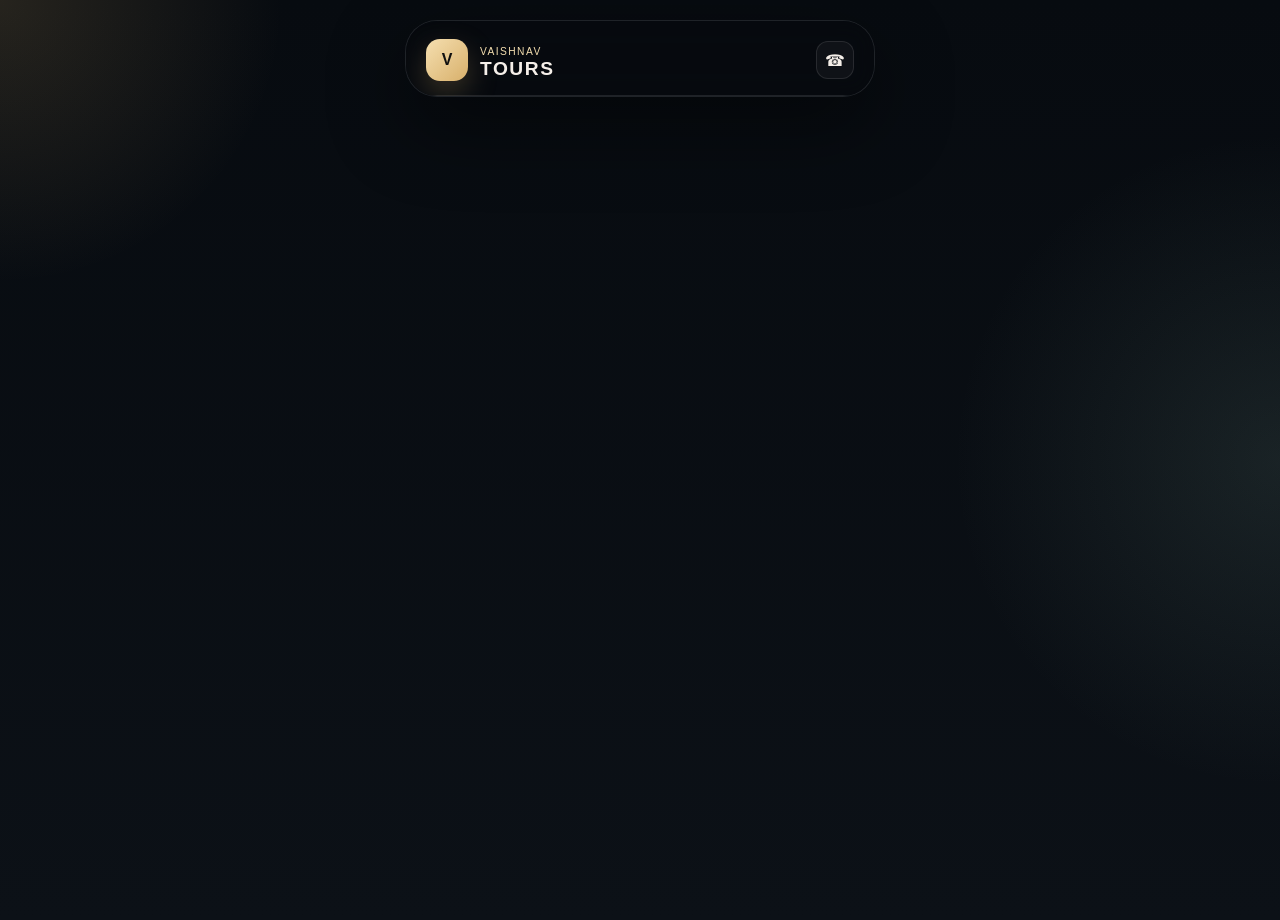
==== alleppey-houseboat.html @ 819cfc66 "Create Alleppey houseboat booking webpage Initial creation of the Alleppey houseboat booking webpage" ====
<!DOCTYPE html>
<html lang="en">

<head>

  <meta charset="UTF-8" />

  <meta
    name="viewport"
    content="width=device-width, initial-scale=1.0"
  />

  <title>
    Alleppey Houseboat Booking | Packages & Stays | Vaishnav Tours
  </title>

  <meta
    name="description"
    content="Explore Alleppey houseboat booking options with Vaishnav Tours & Travels. Premium, Deluxe, Luxury, Honeymoon and Family houseboat stays in Kerala. Check availability online."
  />

  <meta
    name="robots"
    content="index, follow, max-image-preview:large"
  />

  <meta
    name="theme-color"
    content="#070b10"
  />

  <link
    rel="canonical"
    href="https://vaishnavtours.com/alleppey-houseboat.html"
  />

  <link
    rel="stylesheet"
    href="styles.css"
  />


  <!-- OPEN GRAPH -->

  <meta
    property="og:type"
    content="website"
  />

  <meta
    property="og:title"
    content="Alleppey Houseboat Booking | Vaishnav Tours"
  />

  <meta
    property="og:description"
    content="Premium, Deluxe, Luxury, Honeymoon and Family houseboat stays in the Alleppey backwaters."
  />

  <meta
    property="og:url"
    content="https://vaishnavtours.com/alleppey-houseboat.html"
  />

  <meta
    property="og:image"
    content="https://vaishnavtours.com/assets/images/hero.jpg"
  />


  <!-- GOOGLE ADS BASE TAG -->

  <script
    async
    src="https://www.googletagmanager.com/gtag/js?id=AW-18555545655">
  </script>

  <script>

    window.dataLayer =
      window.dataLayer || [];

    function gtag() {
      dataLayer.push(arguments);
    }

    gtag('js', new Date());

    gtag(
      'config',
      'AW-18555545655'
    );

  </script>


  <!-- PAGE STYLES -->

  <style>

    .seo-hero {
      position: relative;
      min-height: 470px;
      margin-top: 8px;
      overflow: hidden;
      border: 1px solid var(--line);
      border-radius: 28px;
    }

    .seo-hero img {
      width: 100%;
      min-height: 470px;
      height: 100%;
      object-fit: cover;
      filter: brightness(0.58) saturate(1.08);
    }

    .seo-hero-overlay {
      position: absolute;
      inset: 0;
      background:
        linear-gradient(
          180deg,
          rgba(7, 11, 16, 0.05),
          rgba(7, 11, 16, 0.9)
        );
    }

    .seo-hero-content {
      position: absolute;
      left: 22px;
      right: 22px;
      bottom: 28px;
      z-index: 2;
    }

    .seo-hero-content h1 {
      max-width: 390px;
      margin: 10px 0 12px;
      font-size:
        clamp(2.1rem, 7vw, 3.2rem);
      line-height: 1.05;
    }

    .seo-hero-content p {
      max-width: 390px;
      color: rgba(255,255,255,0.92);
      line-height: 1.65;
      margin-bottom: 20px;
    }

    .content-card {
      padding: 20px 18px;
      border: 1px solid var(--line);
      border-radius: 22px;
      background:
        rgba(17, 24, 31, 0.78);
    }

    .content-card h2 {
      margin-bottom: 12px;
      font-size:
        clamp(1.5rem, 5vw, 2.1rem);
    }

    .content-card p {
      color: var(--muted);
      line-height: 1.75;
    }

    .content-card p + p {
      margin-top: 12px;
    }

    .feature-grid {
      display: grid;
      grid-template-columns:
        repeat(2, minmax(0, 1fr));
      gap: 12px;
    }

    .feature-item {
      padding: 17px 15px;
      border: 1px solid var(--line);
      border-radius: 18px;
      background:
        rgba(17, 24, 31, 0.78);
    }

    .feature-item strong {
      display: block;
      color: var(--gold-soft);
      margin-bottom: 7px;
    }

    .feature-item p {
      color: var(--muted);
      line-height: 1.55;
      font-size: 0.85rem;
    }

    .seo-package-grid {
      display: grid;
      gap: 16px;
    }

    .seo-package {
      overflow: hidden;
      border: 1px solid var(--line);
      border-radius: 22px;
      background:
        linear-gradient(
          180deg,
          rgba(17, 24, 31, 0.98),
          rgba(10, 15, 19, 0.96)
        );
    }

    .seo-package img {
      width: 100%;
      height: 230px;
      object-fit: cover;
    }

    .seo-package-body {
      padding: 18px 16px;
    }

    .seo-package-body h3 {
      margin: 10px 0;
      font-size: 1.45rem;
    }

    .seo-package-body p {
      color: var(--muted);
      line-height: 1.65;
    }

    .seo-package-body ul {
      display: grid;
      gap: 7px;
      margin: 16px 0;
      list-style: none;
      color: var(--muted);
      font-size: 0.86rem;
    }

    .seo-package-body li::before {
      content: "✓";
      margin-right: 8px;
      color: var(--gold-soft);
      font-weight: 700;
    }

    .itinerary {
      display: grid;
      gap: 12px;
    }

    .itinerary-step {
      display: grid;
      grid-template-columns: 42px 1fr;
      gap: 12px;
      align-items: start;
      padding: 15px;
      border: 1px solid var(--line);
      border-radius: 18px;
      background:
        rgba(17, 24, 31, 0.73);
    }

    .step-number {
      display: inline-flex;
      align-items: center;
      justify-content: center;
      width: 42px;
      height: 42px;
      border-radius: 14px;
      background:
        rgba(216, 176, 107, 0.14);
      color: var(--gold-soft);
      font-weight: 800;
    }

    .itinerary-step h3 {
      margin-bottom: 6px;
      font-size: 1rem;
    }

    .itinerary-step p {
      color: var(--muted);
      line-height: 1.55;
      font-size: 0.86rem;
    }

    .booking-guide {
      display: grid;
      gap: 12px;
    }

    .guide-row {
      padding: 16px;
      border-left:
        3px solid var(--gold);
      border-radius: 0 14px 14px 0;
      background:
        rgba(216, 176, 107, 0.06);
    }

    .guide-row strong {
      display: block;
      color: var(--gold-soft);
      margin-bottom: 5px;
    }

    .guide-row p {
      color: var(--muted);
      line-height: 1.55;
      font-size: 0.87rem;
    }

    .faq-list {
      display: grid;
      gap: 12px;
    }

    .faq-card {
      padding: 17px 16px;
      border: 1px solid var(--line);
      border-radius: 18px;
      background:
        rgba(17, 24, 31, 0.76);
    }

    .faq-card h3 {
      color: var(--gold-soft);
      margin-bottom: 8px;
      font-size: 1rem;
      line-height: 1.4;
    }

    .faq-card p {
      color: var(--muted);
      line-height: 1.65;
      font-size: 0.88rem;
    }

    .seo-cta {
      display: grid;
      gap: 12px;
      margin-top: 28px;
      padding: 24px 18px;
      text-align: center;
      border-radius: 24px;
      border:
        1px solid rgba(
          216,
          176,
          107,
          0.4
        );
      background:
        rgba(216, 176, 107, 0.08);
    }

    .seo-cta h2 {
      font-size:
        clamp(1.45rem, 5vw, 2rem);
    }

    .seo-cta p {
      color: var(--muted);
      line-height: 1.6;
    }

    .seo-cta-buttons {
      display: flex;
      flex-wrap: wrap;
      justify-content: center;
      gap: 10px;
    }

    .breadcrumb {
      display: flex;
      flex-wrap: wrap;
      gap: 7px;
      margin: 16px 2px 4px;
      color: var(--muted);
      font-size: 0.76rem;
    }

    .breadcrumb a {
      color: var(--gold-soft);
      text-decoration: none;
    }

    @media (max-width: 420px) {

      .feature-grid {
        grid-template-columns: 1fr;
      }

      .seo-hero,
      .seo-hero img {
        min-height: 430px;
      }

    }

  </style>

</head>


<body>

  <div class="page-bg"></div>


  <div class="app-shell">


    <!-- HEADER -->

    <header class="topbar">

      <a
        href="index.html"
        class="brand-wrap"
        style="text-decoration:none;color:inherit;"
        aria-label="Vaishnav Tours home">

        <div
          class="brand-mark"
          aria-hidden="true">
          V
        </div>

        <div class="brand-copy">

          <span class="eyebrow">
            Vaishnav
          </span>

          <h2
            style="
              font-size:1.2rem;
              line-height:1.05;
              letter-spacing:.08em;
              text-transform:uppercase;
            ">
            Tours
          </h2>

        </div>

      </a>


      <div class="topbar-actions">

        <a
          class="icon-btn"
          href="tel:+919995954739"
          aria-label="Call Vaishnav Tours">
          ☎
---- styles.css ----
:root {
  --bg-900: #070b10;
  --bg-800: #0d1419;
  --bg-700: #121d26;
  --panel: rgba(16, 22, 29, 0.8);
  --panel-strong: rgba(10, 14, 18, 0.92);
  --line: rgba(255, 255, 255, 0.1);
  --text: #f5efe9;
  --muted: #d7c9bb;
  --gold: #d8b06b;
  --gold-soft: #f5dfb0;
  --champagne: #f8f0e3;
  --sage: #a8cdb7;
  --shadow: 0 28px 80px rgba(0, 0, 0, 0.48);
}

* {
  margin: 0;
  padding: 0;
  box-sizing: border-box;
}

html {
  scroll-behavior: smooth;
}

body {
  font-family: Arial, Helvetica, sans-serif;
  background:
    radial-gradient(
      circle at top left,
      rgba(216, 176, 107, 0.15),
      transparent 18%
    ),
    radial-gradient(
      circle at right center,
      rgba(123, 160, 148, 0.14),
      transparent 24%
    ),
    linear-gradient(
      180deg,
      var(--bg-900) 0%,
      #0c1117 100%
    );

  color: var(--text);
  min-height: 100vh;
  overflow-x: hidden;
}

img {
  max-width: 100%;
  display: block;
}

button,
input,
select,
textarea {
  font: inherit;
}


/* =========================================
   PAGE BACKGROUND
   ========================================= */

.page-glow {
  position: fixed;
  inset: 0;
  pointer-events: none;

  background:
    radial-gradient(
      circle at 15% 0%,
      rgba(216, 176, 107, 0.16),
      transparent 18%
    ),
    radial-gradient(
      circle at 80% 20%,
      rgba(92, 120, 131, 0.18),
      transparent 20%
    ),
    radial-gradient(
      circle at 50% 100%,
      rgba(168, 205, 183, 0.12),
      transparent 22%
    );

  filter: blur(26px);
}


/* =========================================
   APP SHELL
   ========================================= */

.app-shell {
  position: relative;

  width: min(100%, 470px);

  margin: 20px auto 96px;

  background: rgba(7, 11, 16, 0.76);

  border: 1px solid var(--line);
  border-radius: 32px;

  overflow: hidden;

  box-shadow: var(--shadow);

  backdrop-filter: blur(14px);
}


/* =========================================
   TOP BAR
   ========================================= */

.topbar {
  position: sticky;
  top: 0;
  z-index: 30;

  display: flex;
  align-items: center;
  justify-content: space-between;

  padding: 18px 20px 14px;

  background: rgba(7, 11, 16, 0.8);

  backdrop-filter: blur(10px);

  border-bottom: 1px solid var(--line);
}

.brand-wrap {
  display: flex;
  align-items: center;
  gap: 12px;
}

.brand-mark {
  width: 42px;
  height: 42px;

  display: inline-flex;
  align-items: center;
  justify-content: center;

  border-radius: 14px;

  background: linear-gradient(
    135deg,
    var(--gold-soft) 0%,
    var(--gold) 100%
  );

  color: #101010;

  font-weight: 900;

  box-shadow:
    0 12px 30px rgba(216, 176, 107, 0.25);
}

.brand-mark.small {
  width: 30px;
  height: 30px;

  border-radius: 10px;

  font-size: 0.9rem;
}

.brand-copy h1 {
  font-size: 1.2rem;
  line-height: 1.05;

  letter-spacing: 0.08em;

  text-transform: uppercase;
}

.eyebrow {
  display: inline-block;

  font-size: 0.64rem;

  letter-spacing: 0.14em;

  text-transform: uppercase;

  color: var(--gold-soft);
}

.eyebrow.dark {
  color: var(--gold);
}

.topbar-actions {
  display: flex;
  align-items: center;
  gap: 10px;
}

.icon-btn {
  display: inline-flex;

  align-items: center;
  justify-content: center;

  width: 38px;
  height: 38px;

  border-radius: 12px;

  color: var(--text);

  text-decoration: none;

  background: rgba(255, 255, 255, 0.04);

  border: 1px solid var(--line);

  transition:
    transform 0.25s ease,
    border-color 0.25s ease;
}

.icon-btn:hover {
  transform: translateY(-2px);

  border-color:
    rgba(216, 176, 107, 0.7);
}

.icon-btn.whatsapp {
  background:
    rgba(42, 215, 126, 0.12);

  border-color:
    rgba(42, 215, 126, 0.35);
}


/* =========================================
   CONTENT
   ========================================= */

.content {
  padding: 0 18px 26px;
}


/* =========================================
   HERO
   ========================================= */

.hero {
  position: relative;

  min-height: 440px;

  border-radius: 28px;

  overflow: hidden;

  margin-top: 8px;

  border: 1px solid var(--line);

  box-shadow:
    0 30px 60px rgba(0, 0, 0, 0.28);
}

.hero-media img {
  min-height: 440px;
  height: 100%;

  object-fit: cover;

  filter:
    brightness(0.68)
    saturate(1.08);

  transform: scale(1.06);
}

.hero-overlay {
  position: absolute;
  inset: 0;

  background:
    linear-gradient(
      180deg,
      rgba(6, 9, 11, 0.06),
      rgba(6, 9, 11, 0.76)
    );
}

.hero-copy {
  position: absolute;

  left: 20px;
  right: 20px;

  bottom: 24px;

  z-index: 1;
}

.badge {
  display: inline-flex;

  padding: 9px 14px;

  border-radius: 999px;

  background:
    rgba(216, 176, 107, 0.15);

  border:
    1px solid rgba(216, 176, 107, 0.4);

  color: var(--gold-soft);

  font-size: 0.64rem;

  letter-spacing: 0.12em;

  text-transform: uppercase;

  margin-bottom: 12px;
}

.hero-copy h2 {
  max-width: 300px;

  font-size:
    clamp(2rem, 6vw, 3rem);

  line-height: 1.04;

  margin-bottom: 10px;
}

.hero-copy p {
  max-width: 360px;

  color:
    rgba(255, 255, 255, 0.9);

  line-height: 1.6;

  margin-bottom: 18px;
}


/* =========================================
   BUTTONS
   ========================================= */

.cta-row {
  display: flex;

  flex-wrap: wrap;

  gap: 12px;
}

.primary-btn,
.secondary-btn,
.mini-btn {
  display: inline-flex;

  align-items: center;
  justify-content: center;

  border-radius: 14px;

  text-decoration: none;

  transition:
    transform 0.25s ease,
    box-shadow 0.25s ease;
}

.primary-btn {
  background:
    linear-gradient(
      135deg,
      var(--gold-soft) 0%,
      var(--gold) 100%
    );

  color: #111;

  padding: 14px 20px;

  font-weight: 800;

  box-shadow:
    0 18px 28px
    rgba(216, 176, 107, 0.25);
}

.secondary-btn {
  padding: 14px 20px;

  color: var(--text);

  border:
    1px solid rgba(255, 255, 255, 0.16);

  background:
    rgba(255, 255, 255, 0.02);
}

.primary-btn:hover,
.secondary-btn:hover,
.mini-btn:hover,
.chip:hover,
.stat-card:hover,
.review-card:hover,
.package-card:hover {
  transform: translateY(-3px);
}


/* =========================================
   STATS
   ========================================= */

.stats-grid {
  display: grid;

  grid-template-columns:
    repeat(3, minmax(0, 1fr));

  gap: 12px;

  margin: 18px 0 8px;
}

.stat-card {
  background:
    rgba(17, 24, 31, 0.72);

  border: 1px solid var(--line);

  border-radius: 18px;

  padding: 16px 10px;

  text-align: center;
}

.stat-card strong {
  display: block;

  color: var(--gold-soft);

  font-size: 1.2rem;

  margin-bottom: 6px;
}

.stat-card span {
  color: var(--muted);

  font-size: 0.74rem;
}


/* =========================================
   WELLNESS BAR
   ========================================= */

.wellness-bar {
  display: flex;

  flex-wrap: wrap;

  gap: 8px;

  margin: 18px 0 10px;
}

.wellness-bar span {
  display: inline-flex;

  padding: 8px 12px;

  border-radius: 999px;

  background:
    rgba(255, 255, 255, 0.03);

  border: 1px solid var(--line);

  color: var(--muted);

  font-size: 0.72rem;
}


/* =========================================
   SECTIONS
   ========================================= */

.section-block {
  margin-top: 26px;
}

.section-head {
  display: flex;

  align-items: end;

  justify-content: space-between;

  gap: 10px;

  margin-bottom: 14px;
}

.section-head h3 {
  font-size:
    clamp(1.5rem, 4vw, 2.2rem);

  line-height: 1.1;
}

.section-head a {
  color: var(--gold-soft);

  text-decoration: none;

  font-size: 0.8rem;
}


/* =========================================
   FILTER CHIPS
   ========================================= */

.chip-row {
  display: flex;

  flex-wrap: wrap;

  gap: 8px;

  margin-bottom: 16px;
}

.chip {
  border: 1px solid var(--line);

  background:
    rgba(255, 255, 255, 0.02);

  color: var(--text);

  border-radius: 999px;

  padding: 8px 12px;

  cursor: pointer;

  transition: all 0.25s ease;
}

.chip.active {
  background:
    rgba(216, 176, 107, 0.12);

  border-color:
    rgba(216, 176, 107, 0.45);

  color: var(--gold-soft);
}


/* =========================================
   PACKAGE CARDS
   ========================================= */

.card-grid {
  display: grid;

  gap: 16px;
}

.package-card {
  background:
    linear-gradient(
      180deg,
      rgba(17, 24, 31, 0.98),
      rgba(10, 15, 19, 0.96)
    );

  border: 1px solid var(--line);

  border-radius: 22px;

  overflow: hidden;

  box-shadow:
    0 18px 40px
    rgba(0, 0, 0, 0.22);

  transition:
    transform 0.25s ease;
}

.package-card img {
  height: 230px;

  object-fit: cover;
}

.package-body {
  padding: 16px;
}

.package-topline,
.package-meta {
  display: flex;

  align-items: center;

  justify-content: space-between;

  gap: 10px;
}

.pill {
  display: inline-flex;

  padding: 6px 10px;

  border-radius: 999px;

  font-size: 0.68rem;

  font-weight: 700;
}

.pill.premium {
  background:
    rgba(117, 149, 255, 0.12);

  color: #b9c9ff;
}

.pill.luxury {
  background:
    rgba(216, 176, 107, 0.12);

  color: var(--gold-soft);
}

.pill.deluxe {
  background:
    rgba(42, 215, 126, 0.12);

  color: #baeec9;
}

.rating {
  color: var(--gold-soft);

  font-size: 0.8rem;
}

.package-card h4 {
  margin: 14px 0 8px;

  font-size: 1.45rem;
}

.package-card p {
  color: var(--muted);

  line-height: 1.6;

  margin-bottom: 16px;
}

.package-meta {
  margin-bottom: 14px;

  padding-top: 8px;

  color: #edf0f2;

  font-size: 0.8rem;
}

.mini-btn {
  width: 100%;

  padding: 12px 14px;

  background:
    rgba(255, 255, 255, 0.02);

  border:
    1px solid rgba(216, 176, 107, 0.5);

  color: var(--gold-soft);

  font-weight: 700;
}


/* =========================================
   EXPERIENCE / SIGNATURE
   ========================================= */

.signature-grid {
  display: grid;

  gap: 16px;
}

.experience-card {
  position: relative;

  overflow: hidden;

  border-radius: 24px;

  border: 1px solid var(--line);

  background:
    rgba(17, 24, 31, 0.8);
}

.experience-card img {
  height: 220px;

  object-fit: cover;

  filter: saturate(0.88);
}

.experience-copy {
  position: absolute;

  inset: auto 0 0 0;

  padding: 18px 18px 20px;

  background:
    linear-gradient(
      180deg,
      transparent,
      rgba(7, 10, 13, 0.82)
    );
}

.experience-copy span {
  display: inline-flex;

  width: 30px;
  height: 30px;

  align-items: center;
  justify-content: center;

  border-radius: 50%;

  background:
    rgba(216, 176, 107, 0.15);

  border:
    1px solid rgba(216, 176, 107, 0.4);

  color: var(--gold-soft);

  margin-bottom: 10px;

  font-size: 0.7rem;
}

.experience-copy h4 {
  margin-bottom: 8px;

  font-size: 1.2rem;
}

.experience-copy p {
  color:
    rgba(255, 255, 255, 0.82);

  line-height: 1.5;

  font-size: 0.9rem;
}

.highlight-card {
  transform: scale(1.015);
}


/* =========================================
   GALLERY
   ========================================= */

.gallery-grid {
  display: grid;

  grid-template-columns:
    repeat(2, minmax(0, 1fr));

  gap: 10px;
}

.gallery-grid img {
  height: 170px;

  object-fit: cover;

  border-radius: 16px;

  border: 1px solid var(--line);
}


/* =========================================
   BOOKING SECTION
   ========================================= */

.booking-section {
  padding: 20px 14px 18px;

  background:
    linear-gradient(
      180deg,
      rgba(16, 24, 31, 0.9),
      rgba(9, 13, 18, 0.96)
    );

  border: 1px solid var(--line);

  border-radius: 28px;
}

.booking-form {
  display: grid;

  gap: 14px;
}

.input-row {
  display: grid;

  gap: 12px;
}

.two-col {
  grid-template-columns:
    repeat
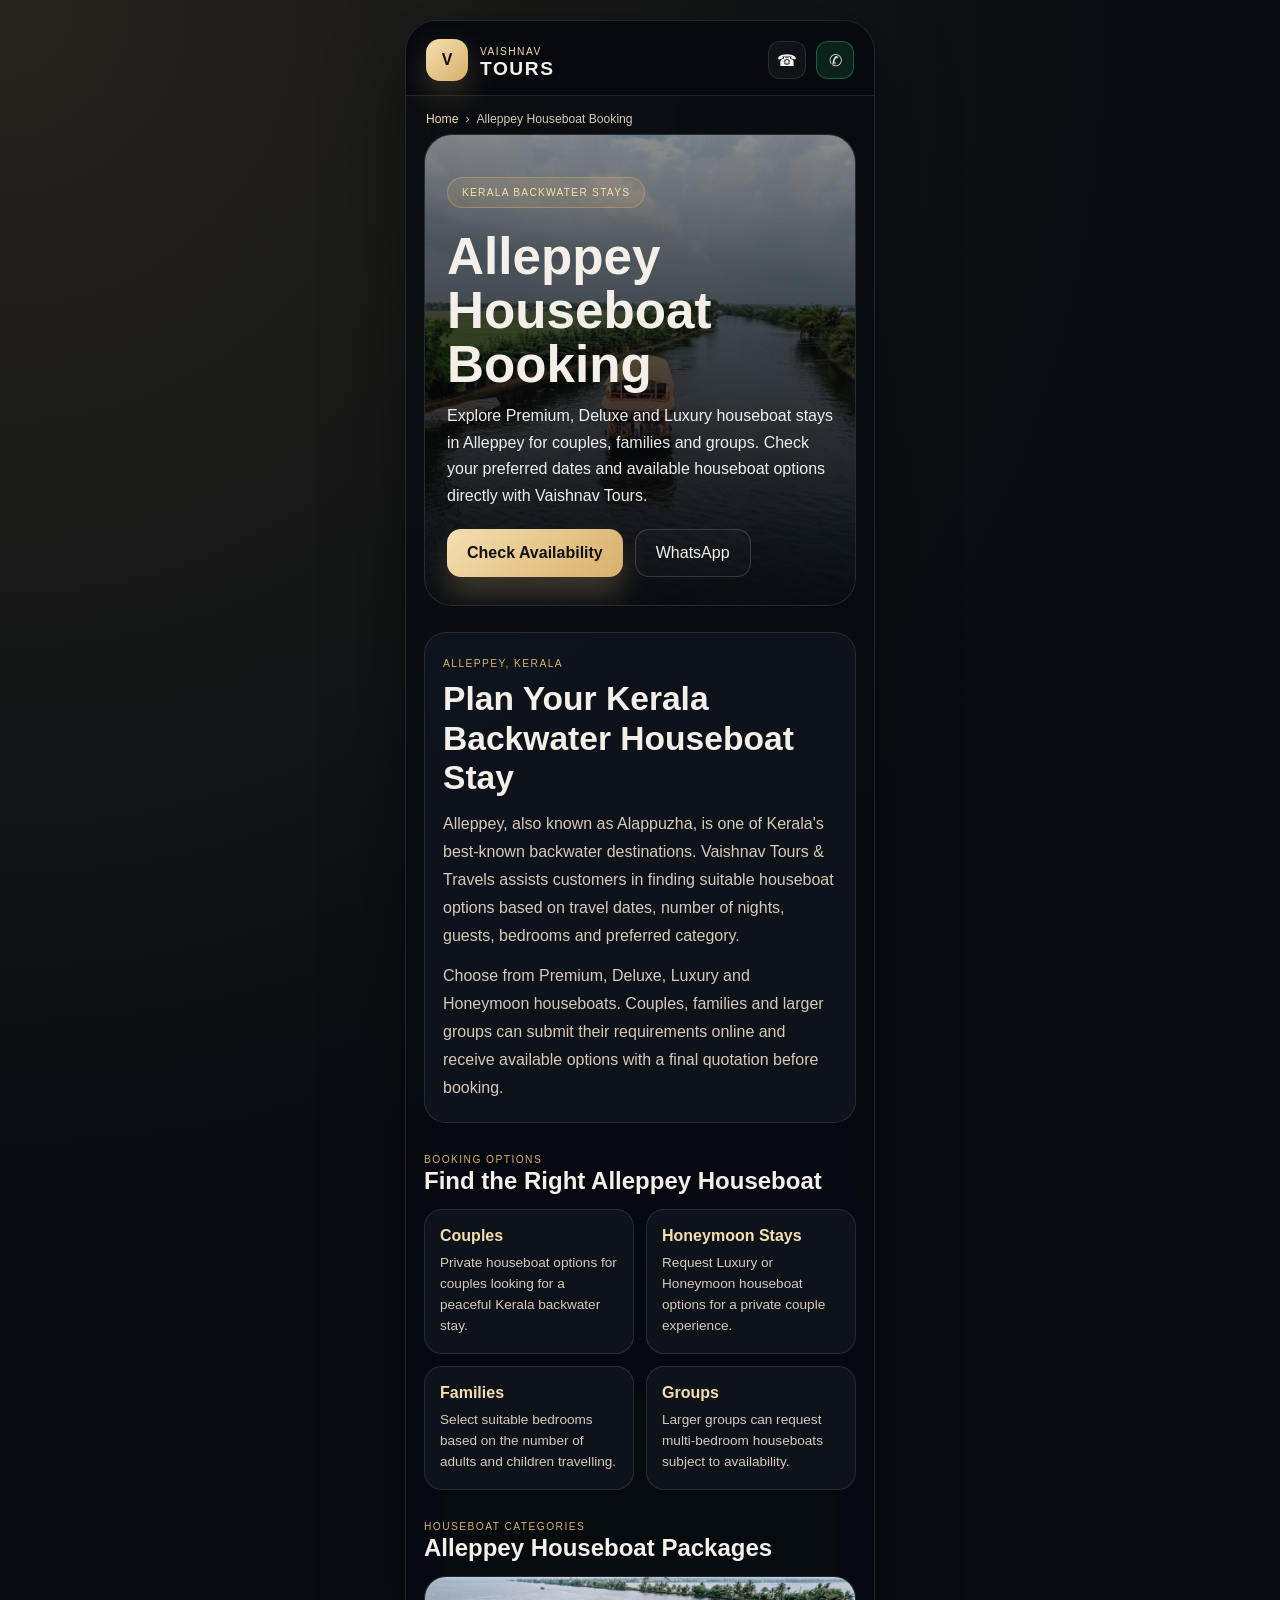
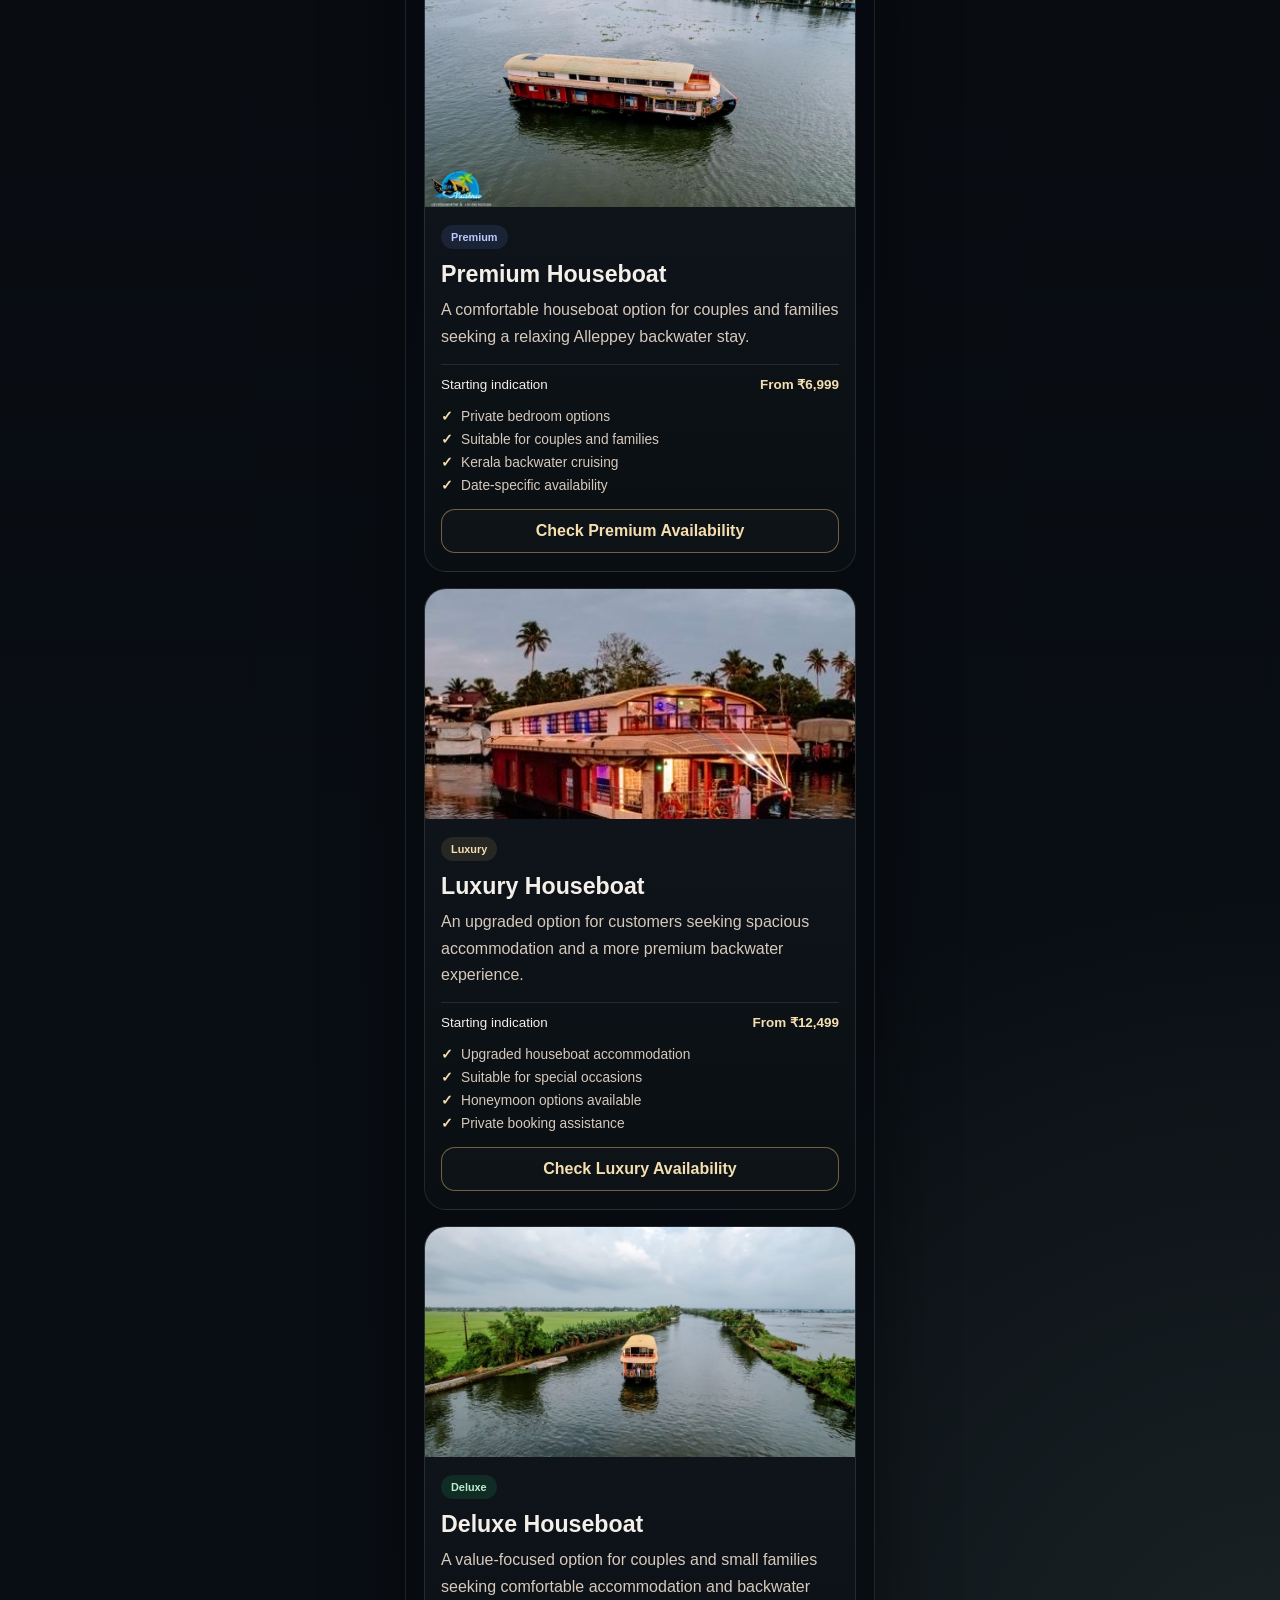
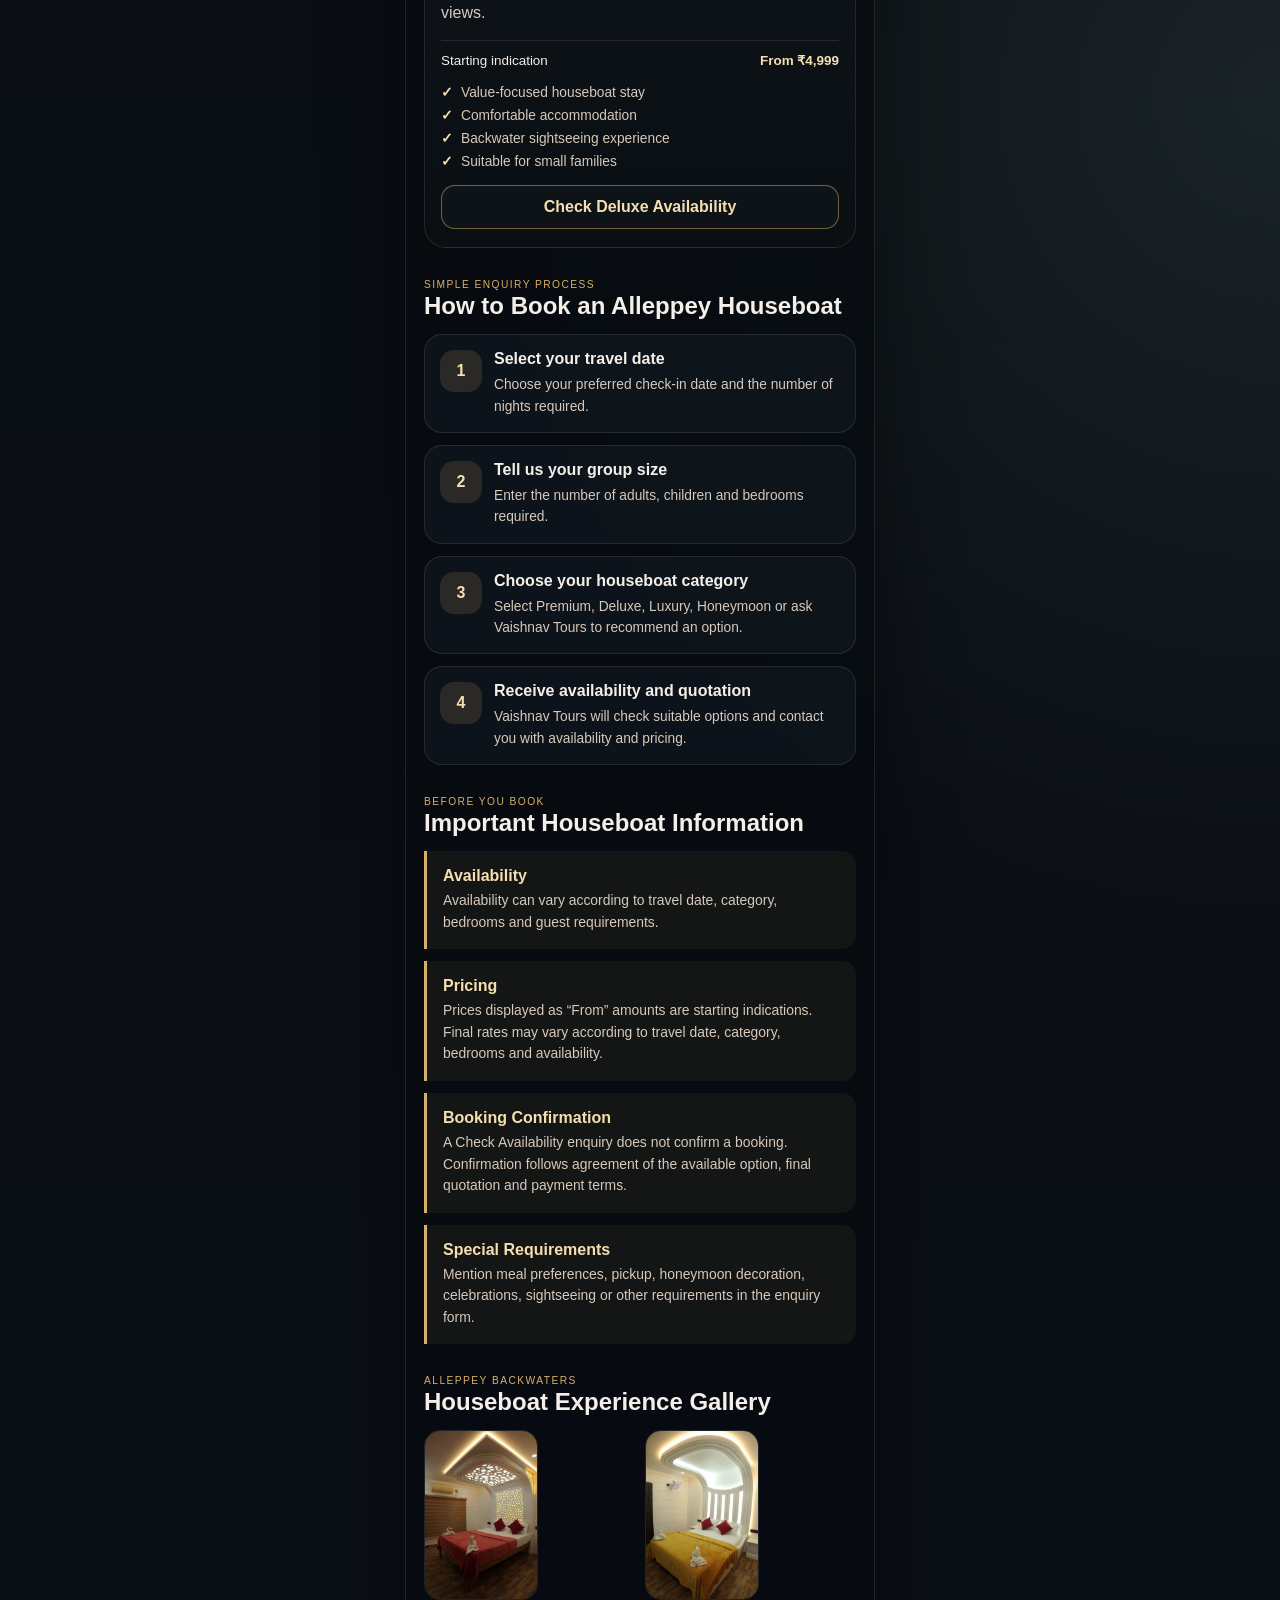
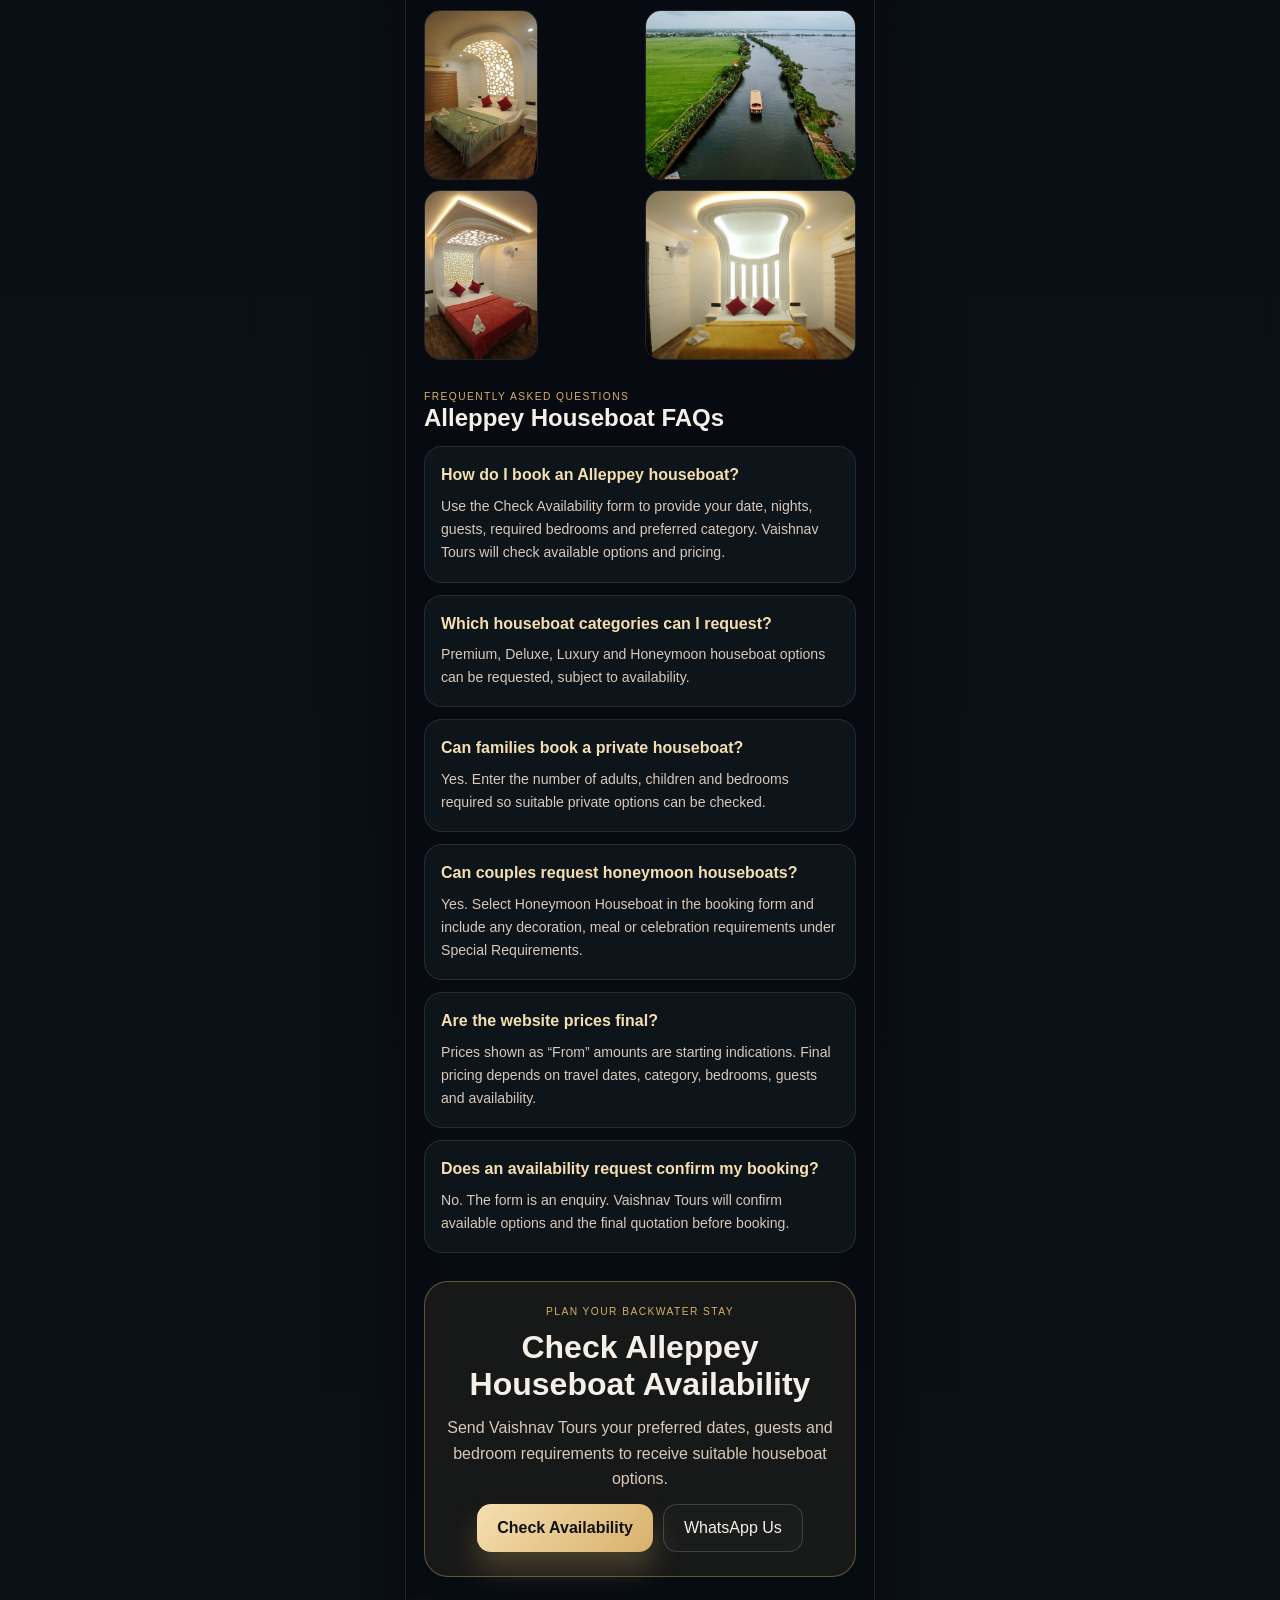
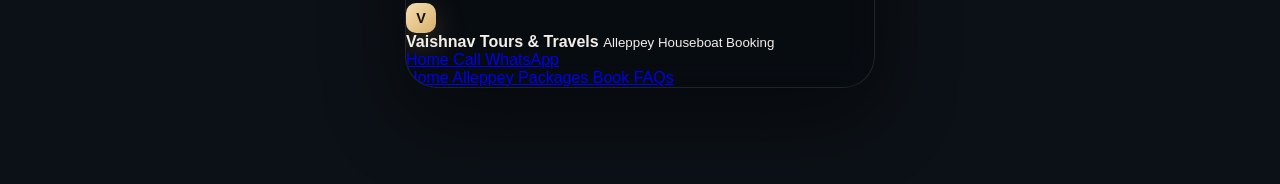
==== commit 4a6df59a: "Refine meta tags and enhance page styling Updated meta description for clarity and added Open Graph " ====
--- a/alleppey-houseboat.html
+++ b/alleppey-houseboat.html
@@ -16,7 +16,7 @@
 
   <meta
     name="description"
-    content="Explore Alleppey houseboat booking options with Vaishnav Tours & Travels. Premium, Deluxe, Luxury, Honeymoon and Family houseboat stays in Kerala. Check availability online."
+    content="Explore Alleppey houseboat booking options with Vaishnav Tours & Travels. Check Premium, Deluxe, Luxury, Honeymoon and Family houseboat availability in Kerala."
   />
 
   <meta
@@ -67,6 +67,11 @@
     content="https://vaishnavtours.com/assets/images/hero.jpg"
   />
 
+  <meta
+    property="og:site_name"
+    content="Vaishnav Tours & Travels"
+  />
+
 
   <!-- GOOGLE ADS BASE TAG -->
 
@@ -76,27 +81,24 @@
   </script>
 
   <script>
-
-    window.dataLayer =
-      window.dataLayer || [];
+    window.dataLayer = window.dataLayer || [];
 
     function gtag() {
       dataLayer.push(arguments);
     }
 
     gtag('js', new Date());
-
-    gtag(
-      'config',
-      'AW-18555545655'
-    );
-
+    gtag('config', 'AW-18555545655');
   </script>
 
 
-  <!-- PAGE STYLES -->
+  <!-- PAGE-SPECIFIC STYLING -->
 
   <style>
+
+    .seo-page-shell {
+      display: block;
+    }
 
     .seo-hero {
       position: relative;
@@ -105,6 +107,7 @@
       overflow: hidden;
       border: 1px solid var(--line);
       border-radius: 28px;
+      background: #0d1419;
     }
 
     .seo-hero img {
@@ -122,7 +125,7 @@
         linear-gradient(
           180deg,
           rgba(7, 11, 16, 0.05),
-          rgba(7, 11, 16, 0.9)
+          rgba(7, 11, 16, 0.92)
         );
     }
 
@@ -135,32 +138,44 @@
     }
 
     .seo-hero-content h1 {
-      max-width: 390px;
+      max-width: 400px;
       margin: 10px 0 12px;
-      font-size:
-        clamp(2.1rem, 7vw, 3.2rem);
+      font-size: clamp(2.1rem, 7vw, 3.2rem);
       line-height: 1.05;
     }
 
     .seo-hero-content p {
-      max-width: 390px;
-      color: rgba(255,255,255,0.92);
+      max-width: 400px;
+      margin-bottom: 20px;
+      color: rgba(255, 255, 255, 0.92);
       line-height: 1.65;
-      margin-bottom: 20px;
+    }
+
+    .breadcrumb {
+      display: flex;
+      flex-wrap: wrap;
+      gap: 7px;
+      margin: 16px 2px 8px;
+      color: var(--muted);
+      font-size: 0.76rem;
+    }
+
+    .breadcrumb a {
+      color: var(--gold-soft);
+      text-decoration: none;
     }
 
     .content-card {
       padding: 20px 18px;
       border: 1px solid var(--line);
       border-radius: 22px;
-      background:
-        rgba(17, 24, 31, 0.78);
+      background: rgba(17, 24, 31, 0.78);
     }
 
     .content-card h2 {
-      margin-bottom: 12px;
-      font-size:
-        clamp(1.5rem, 5vw, 2.1rem);
+      margin: 8px 0 12px;
+      font-size: clamp(1.5rem, 5vw, 2.1rem);
+      line-height: 1.18;
     }
 
     .content-card p {
@@ -174,8 +189,7 @@
 
     .feature-grid {
       display: grid;
-      grid-template-columns:
-        repeat(2, minmax(0, 1fr));
+      grid-template-columns: repeat(2, minmax(0, 1fr));
       gap: 12px;
     }
 
@@ -183,20 +197,19 @@
       padding: 17px 15px;
       border: 1px solid var(--line);
       border-radius: 18px;
-      background:
-        rgba(17, 24, 31, 0.78);
+      background: rgba(17, 24, 31, 0.78);
     }
 
     .feature-item strong {
       display: block;
+      margin-bottom: 7px;
       color: var(--gold-soft);
-      margin-bottom: 7px;
     }
 
     .feature-item p {
       color: var(--muted);
+      font-size: 0.85rem;
       line-height: 1.55;
-      font-size: 0.85rem;
     }
 
     .seo-package-grid {
@@ -227,7 +240,7 @@
     }
 
     .seo-package-body h3 {
-      margin: 10px 0;
+      margin: 12px 0 9px;
       font-size: 1.45rem;
     }
 
@@ -240,6 +253,7 @@
       display: grid;
       gap: 7px;
       margin: 16px 0;
+      padding: 0;
       list-style: none;
       color: var(--muted);
       font-size: 0.86rem;
@@ -250,6 +264,21 @@
       margin-right: 8px;
       color: var(--gold-soft);
       font-weight: 700;
+    }
+
+    .starting-price {
+      display: flex;
+      justify-content: space-between;
+      gap: 10px;
+      margin-top: 14px;
+      padding-top: 12px;
+      border-top: 1px solid var(--line);
+      color: var(--text);
+      font-size: 0.84rem;
+    }
+
+    .starting-price strong {
+      color: var(--gold-soft);
     }
 
     .itinerary {
@@ -265,8 +294,7 @@
       padding: 15px;
       border: 1px solid var(--line);
       border-radius: 18px;
-      background:
-        rgba(17, 24, 31, 0.73);
+      background: rgba(17, 24, 31, 0.73);
     }
 
     .step-number {
@@ -276,8 +304,7 @@
       width: 42px;
       height: 42px;
       border-radius: 14px;
-      background:
-        rgba(216, 176, 107, 0.14);
+      background: rgba(216, 176, 107, 0.14);
       color: var(--gold-soft);
       font-weight: 800;
     }
@@ -289,8 +316,8 @@
 
     .itinerary-step p {
       color: var(--muted);
+      font-size: 0.86rem;
       line-height: 1.55;
-      font-size: 0.86rem;
     }
 
     .booking-guide {
@@ -300,23 +327,21 @@
 
     .guide-row {
       padding: 16px;
-      border-left:
-        3px solid var(--gold);
+      border-left: 3px solid var(--gold);
       border-radius: 0 14px 14px 0;
-      background:
-        rgba(216, 176, 107, 0.06);
+      background: rgba(216, 176, 107, 0.06);
     }
 
     .guide-row strong {
       display: block;
+      margin-bottom: 5px;
       color: var(--gold-soft);
-      margin-bottom: 5px;
     }
 
     .guide-row p {
       color: var(--muted);
+      font-size: 0.87rem;
       line-height: 1.55;
-      font-size: 0.87rem;
     }
 
     .faq-list {
@@ -328,21 +353,20 @@
       padding: 17px 16px;
       border: 1px solid var(--line);
       border-radius: 18px;
-      background:
-        rgba(17, 24, 31, 0.76);
+      background: rgba(17, 24, 31, 0.76);
     }
 
     .faq-card h3 {
+      margin-bottom: 8px;
       color: var(--gold-soft);
-      margin-bottom: 8px;
       font-size: 1rem;
       line-height: 1.4;
     }
 
     .faq-card p {
       color: var(--muted);
+      font-size: 0.88rem;
       line-height: 1.65;
-      font-size: 0.88rem;
     }
 
     .seo-cta {
@@ -351,21 +375,13 @@
       margin-top: 28px;
       padding: 24px 18px;
       text-align: center;
+      border: 1px solid rgba(216, 176, 107, 0.4);
       border-radius: 24px;
-      border:
-        1px solid rgba(
-          216,
-          176,
-          107,
-          0.4
-        );
-      background:
-        rgba(216, 176, 107, 0.08);
+      background: rgba(216, 176, 107, 0.08);
     }
 
     .seo-cta h2 {
-      font-size:
-        clamp(1.45rem, 5vw, 2rem);
+      font-size: clamp(1.45rem, 5vw, 2rem);
     }
 
     .seo-cta p {
@@ -380,20 +396,6 @@
       gap: 10px;
     }
 
-    .breadcrumb {
-      display: flex;
-      flex-wrap: wrap;
-      gap: 7px;
-      margin: 16px 2px 4px;
-      color: var(--muted);
-      font-size: 0.76rem;
-    }
-
-    .breadcrumb a {
-      color: var(--gold-soft);
-      text-decoration: none;
-    }
-
     @media (max-width: 420px) {
 
       .feature-grid {
@@ -405,6 +407,12 @@
         min-height: 430px;
       }
 
+      .seo-hero-content {
+        left: 18px;
+        right: 18px;
+        bottom: 22px;
+      }
+
     }
 
   </style>
@@ -417,7 +425,7 @@
   <div class="page-bg"></div>
 
 
-  <div class="app-shell">
+  <div class="app-shell seo-page-shell">
 
 
     <!-- HEADER -->
@@ -427,7 +435,7 @@
       <a
         href="index.html"
         class="brand-wrap"
-        style="text-decoration:none;color:inherit;"
+        style="text-decoration: none; color: inherit;"
         aria-label="Vaishnav Tours home">
 
         <div
@@ -442,15 +450,16 @@
             Vaishnav
           </span>
 
-          <h2
+          <p
             style="
-              font-size:1.2rem;
-              line-height:1.05;
-              letter-spacing:.08em;
-              text-transform:uppercase;
+              font-size: 1.2rem;
+              font-weight: 700;
+              line-height: 1.05;
+              letter-spacing: 0.08em;
+              text-transform: uppercase;
             ">
             Tours
-          </h2>
+          </p>
 
         </div>
 
@@ -464,3 +473,929 @@
           href="tel:+919995954739"
           aria-label="Call Vaishnav Tours">
           ☎
+        </a>
+
+        <a
+          class="icon-btn whatsapp"
+          href="https://wa.me/919995954739"
+          target="_blank"
+          rel="noopener noreferrer"
+          aria-label="Chat with Vaishnav Tours on WhatsApp">
+          ✆
+        </a>
+
+      </div>
+
+    </header>
+
+
+    <main class="content">
+
+
+      <!-- BREADCRUMB -->
+
+      <nav
+        class="breadcrumb"
+        aria-label="Breadcrumb">
+
+        <a href="index.html">
+          Home
+        </a>
+
+        <span aria-hidden="true">›</span>
+
+        <span>
+          Alleppey Houseboat Booking
+        </span>
+
+      </nav>
+
+
+      <!-- HERO -->
+
+      <section class="seo-hero">
+
+        <img
+          src="assets/images/hero.jpg"
+          alt="Traditional Alleppey houseboat cruising through the Kerala backwaters"
+          width="1024"
+          height="682"
+          fetchpriority="high"
+        />
+
+        <div class="seo-hero-overlay"></div>
+
+
+        <div class="seo-hero-content">
+
+          <span class="badge">
+            Kerala Backwater Stays
+          </span>
+
+          <h1>
+            Alleppey Houseboat Booking
+          </h1>
+
+          <p>
+            Explore Premium, Deluxe and Luxury houseboat stays
+            in Alleppey for couples, families and groups.
+            Check your preferred dates and available houseboat
+            options directly with Vaishnav Tours.
+          </p>
+
+
+          <div class="cta-row">
+
+            <a
+              class="primary-btn"
+              href="index.html#booking">
+              Check Availability
+            </a>
+
+            <a
+              class="secondary-btn"
+              href="https://wa.me/919995954739"
+              target="_blank"
+              rel="noopener noreferrer">
+              WhatsApp
+            </a>
+
+          </div>
+
+        </div>
+
+      </section>
+
+
+      <!-- INTRODUCTION -->
+
+      <section class="section-block">
+
+        <article class="content-card">
+
+          <span class="eyebrow dark">
+            Alleppey, Kerala
+          </span>
+
+          <h2>
+            Plan Your Kerala Backwater Houseboat Stay
+          </h2>
+
+          <p>
+            Alleppey, also known as Alappuzha, is one of Kerala's
+            best-known backwater destinations. Vaishnav Tours &amp;
+            Travels assists customers in finding suitable houseboat
+            options based on travel dates, number of nights, guests,
+            bedrooms and preferred category.
+          </p>
+
+          <p>
+            Choose from Premium, Deluxe, Luxury and Honeymoon
+            houseboats. Couples, families and larger groups can
+            submit their requirements online and receive available
+            options with a final quotation before booking.
+          </p>
+
+        </article>
+
+      </section>
+
+
+      <!-- CUSTOMER TYPES -->
+
+      <section class="section-block">
+
+        <div class="section-head">
+
+          <div>
+
+            <span class="eyebrow dark">
+              Booking Options
+            </span>
+
+            <h2>
+              Find the Right Alleppey Houseboat
+            </h2>
+
+          </div>
+
+        </div>
+
+
+        <div class="feature-grid">
+
+          <article class="feature-item">
+
+            <strong>
+              Couples
+            </strong>
+
+            <p>
+              Private houseboat options for couples looking
+              for a peaceful Kerala backwater stay.
+            </p>
+
+          </article>
+
+
+          <article class="feature-item">
+
+            <strong>
+              Honeymoon Stays
+            </strong>
+
+            <p>
+              Request Luxury or Honeymoon houseboat options
+              for a private couple experience.
+            </p>
+
+          </article>
+
+
+          <article class="feature-item">
+
+            <strong>
+              Families
+            </strong>
+
+            <p>
+              Select suitable bedrooms based on the number
+              of adults and children travelling.
+            </p>
+
+          </article>
+
+
+          <article class="feature-item">
+
+            <strong>
+              Groups
+            </strong>
+
+            <p>
+              Larger groups can request multi-bedroom
+              houseboats subject to availability.
+            </p>
+
+          </article>
+
+        </div>
+
+      </section>
+
+
+      <!-- HOUSEBOAT PACKAGES -->
+
+      <section
+        class="section-block"
+        id="packages">
+
+        <div class="section-head">
+
+          <div>
+
+            <span class="eyebrow dark">
+              Houseboat Categories
+            </span>
+
+            <h2>
+              Alleppey Houseboat Packages
+            </h2>
+
+          </div>
+
+        </div>
+
+
+        <div class="seo-package-grid">
+
+
+          <!-- PREMIUM -->
+
+          <article class="seo-package">
+
+            <img
+              src="assets/images/houseboat1.jpg"
+              alt="Premium houseboat stay in Alleppey Kerala"
+              loading="lazy"
+            />
+
+            <div class="seo-package-body">
+
+              <span class="pill premium">
+                Premium
+              </span>
+
+              <h3>
+                Premium Houseboat
+              </h3>
+
+              <p>
+                A comfortable houseboat option for couples and
+                families seeking a relaxing Alleppey backwater stay.
+              </p>
+
+              <div class="starting-price">
+
+                <span>
+                  Starting indication
+                </span>
+
+                <strong>
+                  From ₹6,999
+                </strong>
+
+              </div>
+
+              <ul>
+                <li>Private bedroom options</li>
+                <li>Suitable for couples and families</li>
+                <li>Kerala backwater cruising</li>
+                <li>Date-specific availability</li>
+              </ul>
+
+              <a
+                href="index.html#booking"
+                class="mini-btn">
+                Check Premium Availability
+              </a>
+
+            </div>
+
+          </article>
+
+
+          <!-- LUXURY -->
+
+          <article class="seo-package">
+
+            <img
+              src="assets/images/houseboat2.jpg"
+              alt="Luxury Alleppey houseboat for honeymoon and family stays"
+              loading="lazy"
+            />
+
+            <div class="seo-package-body">
+
+              <span class="pill luxury">
+                Luxury
+              </span>
+
+              <h3>
+                Luxury Houseboat
+              </h3>
+
+              <p>
+                An upgraded option for customers seeking spacious
+                accommodation and a more premium backwater experience.
+              </p>
+
+              <div class="starting-price">
+
+                <span>
+                  Starting indication
+                </span>
+
+                <strong>
+                  From ₹12,499
+                </strong>
+
+              </div>
+
+              <ul>
+                <li>Upgraded houseboat accommodation</li>
+                <li>Suitable for special occasions</li>
+                <li>Honeymoon options available</li>
+                <li>Private booking assistance</li>
+              </ul>
+
+              <a
+                href="index.html#booking"
+                class="mini-btn">
+                Check Luxury Availability
+              </a>
+
+            </div>
+
+          </article>
+
+
+          <!-- DELUXE -->
+
+          <article class="seo-package">
+
+            <img
+              src="assets/images/houseboat3.jpg"
+              alt="Deluxe Alleppey houseboat package for families"
+              loading="lazy"
+            />
+
+            <div class="seo-package-body">
+
+              <span class="pill deluxe">
+                Deluxe
+              </span>
+
+              <h3>
+                Deluxe Houseboat
+              </h3>
+
+              <p>
+                A value-focused option for couples and small families
+                seeking comfortable accommodation and backwater views.
+              </p>
+
+              <div class="starting-price">
+
+                <span>
+                  Starting indication
+                </span>
+
+                <strong>
+                  From ₹4,999
+                </strong>
+
+              </div>
+
+              <ul>
+                <li>Value-focused houseboat stay</li>
+                <li>Comfortable accommodation</li>
+                <li>Backwater sightseeing experience</li>
+                <li>Suitable for small families</li>
+              </ul>
+
+              <a
+                href="index.html#booking"
+                class="mini-btn">
+                Check Deluxe Availability
+              </a>
+
+            </div>
+
+          </article>
+
+        </div>
+
+      </section>
+
+
+      <!-- BOOKING PROCESS -->
+
+      <section class="section-block">
+
+        <div class="section-head">
+
+          <div>
+
+            <span class="eyebrow dark">
+              Simple Enquiry Process
+            </span>
+
+            <h2>
+              How to Book an Alleppey Houseboat
+            </h2>
+
+          </div>
+
+        </div>
+
+
+        <div class="itinerary">
+
+          <article class="itinerary-step">
+
+            <span class="step-number">
+              1
+            </span>
+
+            <div>
+
+              <h3>
+                Select your travel date
+              </h3>
+
+              <p>
+                Choose your preferred check-in date and
+                the number of nights required.
+              </p>
+
+            </div>
+
+          </article>
+
+
+          <article class="itinerary-step">
+
+            <span class="step-number">
+              2
+            </span>
+
+            <div>
+
+              <h3>
+                Tell us your group size
+              </h3>
+
+              <p>
+                Enter the number of adults, children and
+                bedrooms required.
+              </p>
+
+            </div>
+
+          </article>
+
+
+          <article class="itinerary-step">
+
+            <span class="step-number">
+              3
+            </span>
+
+            <div>
+
+              <h3>
+                Choose your houseboat category
+              </h3>
+
+              <p>
+                Select Premium, Deluxe, Luxury, Honeymoon
+                or ask Vaishnav Tours to recommend an option.
+              </p>
+
+            </div>
+
+          </article>
+
+
+          <article class="itinerary-step">
+
+            <span class="step-number">
+              4
+            </span>
+
+            <div>
+
+              <h3>
+                Receive availability and quotation
+              </h3>
+
+              <p>
+                Vaishnav Tours will check suitable options
+                and contact you with availability and pricing.
+              </p>
+
+            </div>
+
+          </article>
+
+        </div>
+
+      </section>
+
+
+      <!-- BOOKING INFORMATION -->
+
+      <section class="section-block">
+
+        <div class="section-head">
+
+          <div>
+
+            <span class="eyebrow dark">
+              Before You Book
+            </span>
+
+            <h2>
+              Important Houseboat Information
+            </h2>
+
+          </div>
+
+        </div>
+
+
+        <div class="booking-guide">
+
+          <article class="guide-row">
+
+            <strong>
+              Availability
+            </strong>
+
+            <p>
+              Availability can vary according to travel date,
+              category, bedrooms and guest requirements.
+            </p>
+
+          </article>
+
+
+          <article class="guide-row">
+
+            <strong>
+              Pricing
+            </strong>
+
+            <p>
+              Prices displayed as “From” amounts are starting
+              indications. Final rates may vary according to
+              travel date, category, bedrooms and availability.
+            </p>
+
+          </article>
+
+
+          <article class="guide-row">
+
+            <strong>
+              Booking Confirmation
+            </strong>
+
+            <p>
+              A Check Availability enquiry does not confirm a
+              booking. Confirmation follows agreement of the
+              available option, final quotation and payment terms.
+            </p>
+
+          </article>
+
+
+          <article class="guide-row">
+
+            <strong>
+              Special Requirements
+            </strong>
+
+            <p>
+              Mention meal preferences, pickup, honeymoon
+              decoration, celebrations, sightseeing or other
+              requirements in the enquiry form.
+            </p>
+
+          </article>
+
+        </div>
+
+      </section>
+
+
+      <!-- GALLERY -->
+
+      <section
+        class="section-block"
+        id="gallery">
+
+        <div class="section-head">
+
+          <div>
+
+            <span class="eyebrow dark">
+              Alleppey Backwaters
+            </span>
+
+            <h2>
+              Houseboat Experience Gallery
+            </h2>
+
+          </div>
+
+        </div>
+
+
+        <div class="gallery-grid">
+
+          <img
+            src="assets/images/Image (7).jpg"
+            alt="Bedroom accommodation inside an Alleppey houseboat"
+            loading="lazy"
+          />
+
+          <img
+            src="assets/images/Image (8).jpg"
+            alt="Sunset across the Alleppey Kerala backwaters"
+            loading="lazy"
+          />
+
+          <img
+            src="assets/images/Image (9).jpg"
+            alt="Houseboat cruising through the Alappuzha backwaters"
+            loading="lazy"
+          />
+
+          <img
+            src="assets/images/Image (13).jpg"
+            alt="Private Kerala backwater houseboat experience"
+            loading="lazy"
+          />
+
+          <img
+            src="assets/images/Image (14).jpg"
+            alt="Scenic Alleppey waterfront and backwater landscape"
+            loading="lazy"
+          />
+
+          <img
+            src="assets/images/Image (15).jpg"
+            alt="Relaxing waterfront houseboat stay in Alleppey"
+            loading="lazy"
+          />
+
+        </div>
+
+      </section>
+
+
+      <!-- FAQ -->
+
+      <section
+        class="section-block"
+        id="faq">
+
+        <div class="section-head">
+
+          <div>
+
+            <span class="eyebrow dark">
+              Frequently Asked Questions
+            </span>
+
+            <h2>
+              Alleppey Houseboat FAQs
+            </h2>
+
+          </div>
+
+        </div>
+
+
+        <div class="faq-list">
+
+          <article class="faq-card">
+
+            <h3>
+              How do I book an Alleppey houseboat?
+            </h3>
+
+            <p>
+              Use the Check Availability form to provide your date,
+              nights, guests, required bedrooms and preferred category.
+              Vaishnav Tours will check available options and pricing.
+            </p>
+
+          </article>
+
+
+          <article class="faq-card">
+
+            <h3>
+              Which houseboat categories can I request?
+            </h3>
+
+            <p>
+              Premium, Deluxe, Luxury and Honeymoon houseboat
+              options can be requested, subject to availability.
+            </p>
+
+          </article>
+
+
+          <article class="faq-card">
+
+            <h3>
+              Can families book a private houseboat?
+            </h3>
+
+            <p>
+              Yes. Enter the number of adults, children and bedrooms
+              required so suitable private options can be checked.
+            </p>
+
+          </article>
+
+
+          <article class="faq-card">
+
+            <h3>
+              Can couples request honeymoon houseboats?
+            </h3>
+
+            <p>
+              Yes. Select Honeymoon Houseboat in the booking form
+              and include any decoration, meal or celebration
+              requirements under Special Requirements.
+            </p>
+
+          </article>
+
+
+          <article class="faq-card">
+
+            <h3>
+              Are the website prices final?
+            </h3>
+
+            <p>
+              Prices shown as “From” amounts are starting indications.
+              Final pricing depends on travel dates, category, bedrooms,
+              guests and availability.
+            </p>
+
+          </article>
+
+
+          <article class="faq-card">
+
+            <h3>
+              Does an availability request confirm my booking?
+            </h3>
+
+            <p>
+              No. The form is an enquiry. Vaishnav Tours will confirm
+              available options and the final quotation before booking.
+            </p>
+
+          </article>
+
+        </div>
+
+      </section>
+
+
+      <!-- FINAL CTA -->
+
+      <section class="seo-cta">
+
+        <span class="eyebrow dark">
+          Plan Your Backwater Stay
+        </span>
+
+        <h2>
+          Check Alleppey Houseboat Availability
+        </h2>
+
+        <p>
+          Send Vaishnav Tours your preferred dates, guests and
+          bedroom requirements to receive suitable houseboat options.
+        </p>
+
+
+        <div class="seo-cta-buttons">
+
+          <a
+            href="index.html#booking"
+            class="primary-btn">
+            Check Availability
+          </a>
+
+          <a
+            href="https://wa.me/919995954739"
+            class="secondary-btn"
+            target="_blank"
+            rel="noopener noreferrer">
+            WhatsApp Us
+          </a>
+
+        </div>
+
+      </section>
+
+
+    </main>
+
+
+    <!-- FOOTER -->
+
+    <footer class="site-footer">
+
+      <div class="footer-brand">
+
+        <span
+          class="brand-mark small"
+          aria-hidden="true">
+          V
+        </span>
+
+        <div>
+
+          <strong>
+            Vaishnav Tours &amp; Travels
+          </strong>
+
+          <small>
+            Alleppey Houseboat Booking
+          </small>
+
+        </div>
+
+      </div>
+
+
+      <div class="footer-actions">
+
+        <a href="index.html">
+          Home
+        </a>
+
+        <a href="tel:+919995954739">
+          Call
+        </a>
+
+        <a
+          href="https://wa.me/919995954739"
+          target="_blank"
+          rel="noopener noreferrer">
+          WhatsApp
+        </a>
+
+      </div>
+
+    </footer>
+
+
+    <!-- MOBILE NAVIGATION -->
+
+    <nav
+      class="bottom-nav"
+      aria-label="Main navigation">
+
+      <a
+        class="nav-item"
+        href="index.html">
+        Home
+      </a>
+
+      <a
+        class="nav-item active"
+        href="#">
+        Alleppey
+      </a>
+
+      <a
+        class="nav-item"
+        href="#packages">
+        Packages
+      </a>
+
+      <a
+        class="nav-item"
+        href="index.html#booking">
+        Book
+      </a>
+
+      <a
+        class="nav-item"
+        href="#faq">
+        FAQs
+      </a>
+
+    </nav>
+
+  </div>
+
+
+  <script src="script.js"></script>
+
+</body>
+
+</html>
